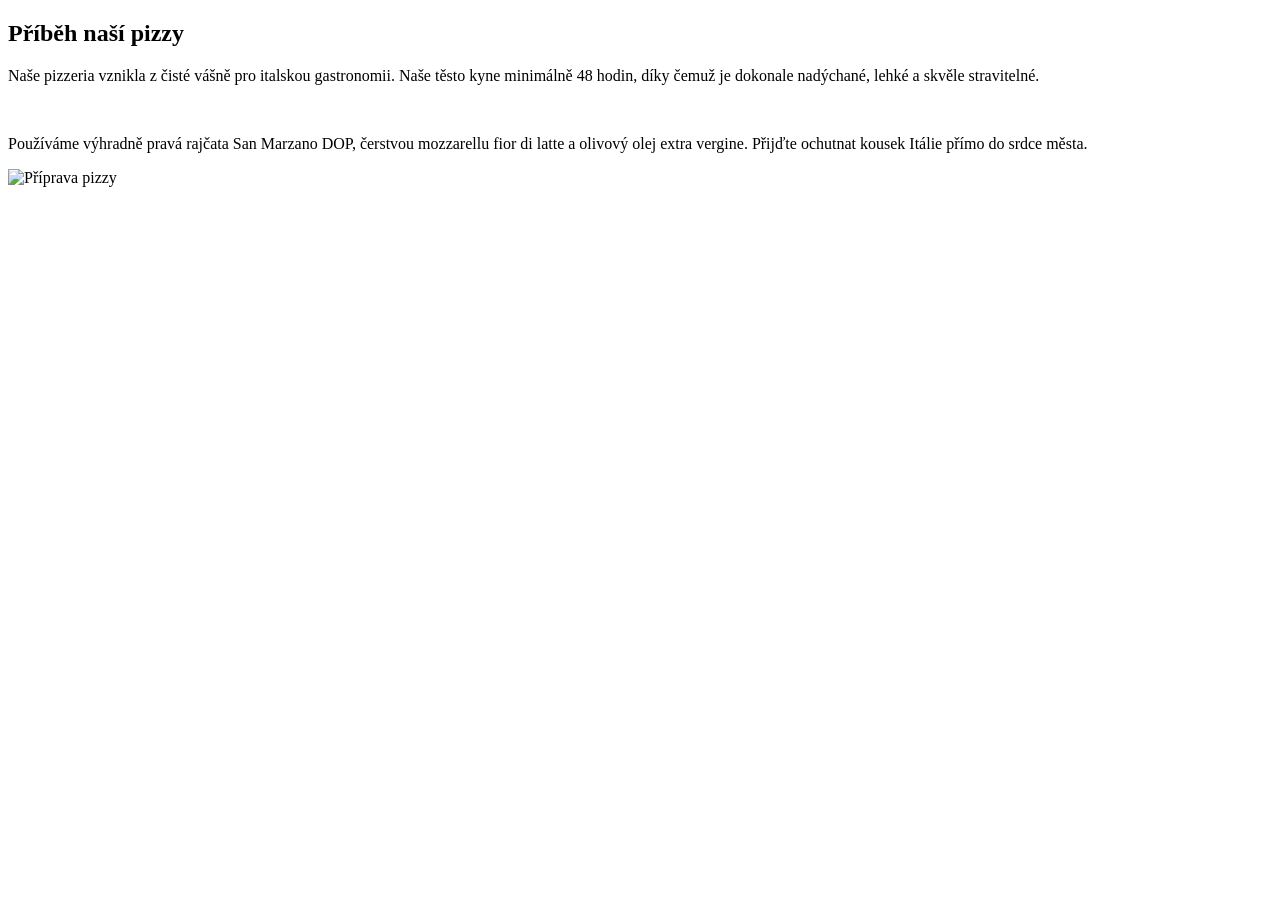
==== index.html @ 7b17c778 "Add files via upload" ====
<!DOCTYPE html>
<html lang="cs">
<head>
    <meta charset="UTF-8">
    <meta name="viewport" content="width=device-width, initial-scale=1.0">
    <title>Pizzeria La Maris</title>
</head>
<body>
    <header> 
        
        <section id="about">
        <h2>Příběh naší pizzy</h2>
        <div class="about-content">
            <div class="about-text">
                <p>Naše pizzeria vznikla z čisté vášně pro italskou gastronomii. Naše těsto kyne minimálně 48 hodin, díky čemuž je dokonale nadýchané, lehké a skvěle stravitelné.</p>
                <br>
                <p>Používáme výhradně pravá rajčata San Marzano DOP, čerstvou mozzarellu fior di latte a olivový olej extra vergine. Přijďte ochutnat kousek Itálie přímo do srdce města.</p>
            </div>
            <div class="about-image">
                <img src="https://images.unsplash.com/photo-1555396273-367ea4eb4db5?auto=format&fit=crop&w=800&q=80" alt="Příprava pizzy">
            </div>


        





















    </header>
    
</body>
</html>
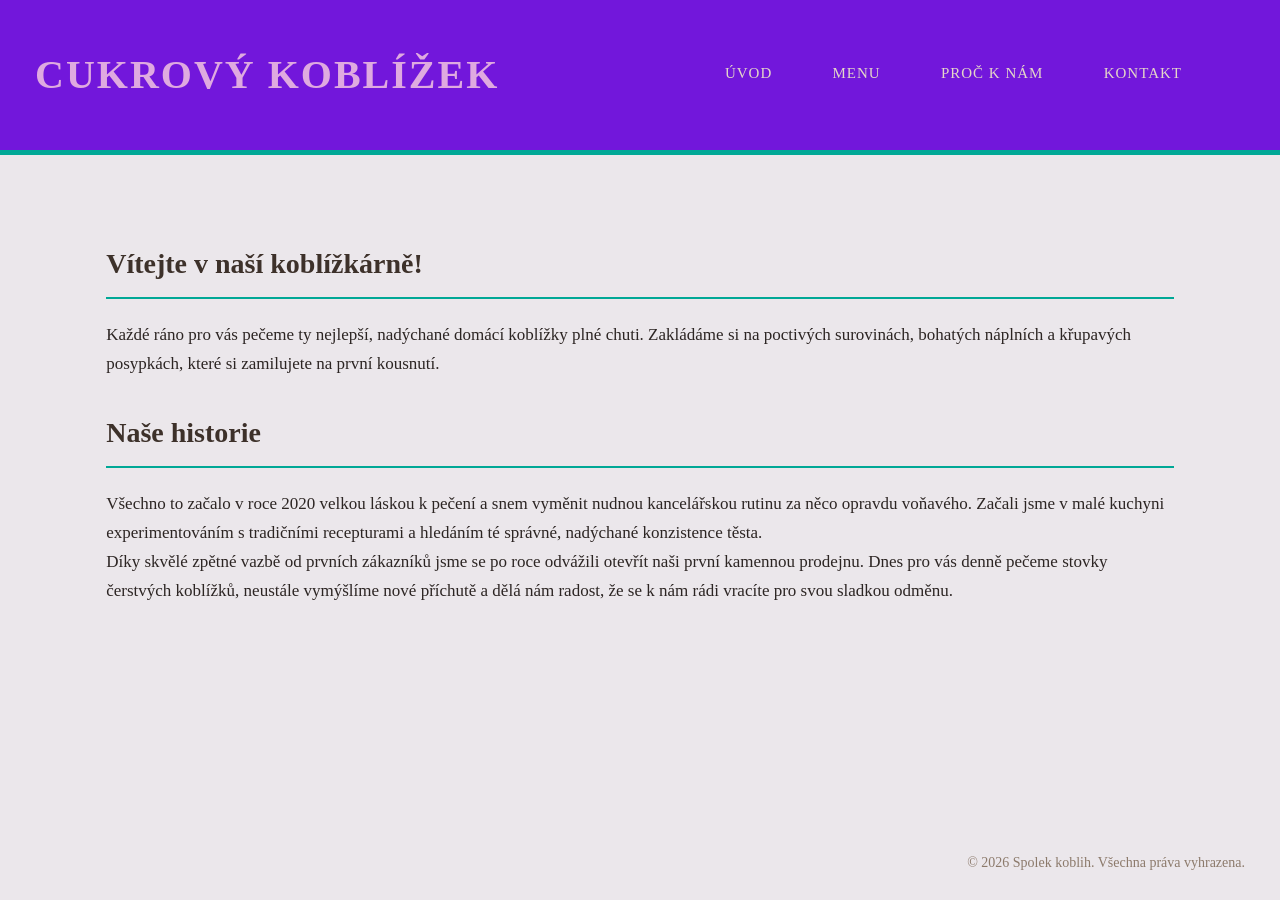
==== commit 31cb0f7b: "Add files via upload" ====
--- a/index.html
+++ b/index.html
@@ -2,48 +2,47 @@
 <html lang="cs">
 <head>
     <meta charset="UTF-8">
-    <meta name="viewport" content="width=device-width, initial-scale=1.0">
-    <title>Pizzeria La Maris</title>
+    <title>Cukrový koblížek</title>
+    <link rel="icon" href="https://fav.farm/🧁" type="image/x-icon">
+    <link rel="stylesheet" href="style.css">
 </head>
 <body>
-    <header> 
-        
-        <section id="about">
-        <h2>Příběh naší pizzy</h2>
-        <div class="about-content">
-            <div class="about-text">
-                <p>Naše pizzeria vznikla z čisté vášně pro italskou gastronomii. Naše těsto kyne minimálně 48 hodin, díky čemuž je dokonale nadýchané, lehké a skvěle stravitelné.</p>
-                <br>
-                <p>Používáme výhradně pravá rajčata San Marzano DOP, čerstvou mozzarellu fior di latte a olivový olej extra vergine. Přijďte ochutnat kousek Itálie přímo do srdce města.</p>
-            </div>
-            <div class="about-image">
-                <img src="https://images.unsplash.com/photo-1555396273-367ea4eb4db5?auto=format&fit=crop&w=800&q=80" alt="Příprava pizzy">
-            </div>
+
+    <header>
+        <h1>Cukrový koblížek</h1>
+    
+        <nav>   
+        <a href="index.html">Úvod</a>
+        <a href="menu.html">Menu</a>
+        <a href="vyhody.html">Proč k nám</a>
+        <a href="kontakt.html">Kontakt</a>
+        </nav>
+      
+    
+    </header>
 
 
-        
+<div class="main-content">
+    <section class="box">
+        <h2>Vítejte v naší koblížkárně!</h2>
+        <p>
+            Každé ráno pro vás pečeme ty nejlepší, nadýchané domácí koblížky plné chuti. Zakládáme si na poctivých surovinách, bohatých náplních a křupavých posypkách, které si zamilujete na první kousnutí.
+        </p>
+    </section>
 
+    <section class="box">
+        <h2>Naše historie</h2>
+        <p>
+            Všechno to začalo v roce 2020 velkou láskou k pečení a snem vyměnit nudnou kancelářskou rutinu za něco opravdu voňavého. Začali jsme v malé kuchyni experimentováním s tradičními recepturami a hledáním té správné, nadýchané konzistence těsta. 
+        </p>
+        <p>
+            Díky skvělé zpětné vazbě od prvních zákazníků jsme se po roce odvážili otevřít naši první kamennou prodejnu. Dnes pro vás denně pečeme stovky čerstvých koblížků, neustále vymýšlíme nové příchutě a dělá nám radost, že se k nám rádi vracíte pro svou sladkou odměnu.
+        </p>
+    </section>
+</div>
+    <footer>
+        <p>&copy; 2026 Spolek koblih. Všechna práva vyhrazena.</p>
+    </footer>
 
-
-
-
-
-
-
-
-
-
-
-
-
-
-
-
-
-
-
-
-    </header>
-    
 </body>
 </html>
--- a/style.css
+++ b/style.css
@@ -0,0 +1,218 @@
+html, body {
+    height: 100%;
+}
+
+* {
+    box-sizing: border-box;
+    margin: 0;
+    padding: 0;
+}
+
+body {
+    background-color: #ebe7eb;
+    font-family: Playfair Display, serif;
+    color: #2c2523;
+    font-size: 17px;
+    line-height: 1.7;
+    text-align: left;
+    display: flex;
+    flex-direction: column;
+}
+
+header {
+    display: flex;
+    justify-content: space-between;
+    align-items: center;
+    background-color: #7217db;
+    color: #dfaae0;
+    border-bottom: 5px solid #00a896;
+    padding: 25px 35px;
+}
+
+header h1 {
+    font-family: Playfair Display, serif;
+    font-size: 40px;
+    letter-spacing: 2px;
+    text-transform: uppercase;
+}
+
+nav {
+    background-color: #7217db;
+    text-align: right;
+    padding: 10px 35px;
+}
+
+nav a {
+    color: #e5d7c8;
+    text-decoration: none;
+    margin: 10px;
+    padding: 16px 18px;
+    font-size: 15px;
+    text-transform: uppercase;
+    letter-spacing: 1px;
+    display: inline-block;
+    border-bottom: 2px solid transparent;
+    transition: all 0.2s ease;
+}
+
+nav a:hover {
+    color: #ebe7eb;
+    background-color: #00a896;
+    border-bottom-color: #ebe7eb;
+}
+
+.main-content {
+    background-color: #ebe7eb;
+    width: 92%;
+    max-width: 1250px;
+    margin: 0 auto;
+    padding: 55px;
+    border: none;
+    flex: 4;
+}
+
+h2 {
+    font-family: Playfair Display, serif;
+    color: #3d312a;
+    font-size: 28px;
+    margin-bottom: 22px;
+    border-bottom: 2px solid #00a896;
+    padding-bottom: 10px;
+    text-align: left;
+}
+
+h3 {
+    font-family: Playfair Display, serif;
+    color: #028090;
+    font-size: 21px;
+    margin-bottom: 12px;
+    text-transform: uppercase;
+    letter-spacing: 0.5px;
+    text-align: left;
+}
+
+.box {
+    background-color: transparent;
+    border: none;
+    padding: 0;
+    margin-top: 30px;
+}
+
+.menu-list {
+    list-style-type: none;
+    padding: 0;
+    margin: 0;
+}
+
+.menu-item {
+    display: flex;
+    justify-content: space-between;
+    align-items: center;
+    margin-bottom: 30px;
+    padding-bottom: 25px;
+    border-bottom: 1px solid #eee;
+}
+
+.menu-text {
+    flex: 1;
+    padding-right: 30px;
+}
+
+.menu-text h3 {
+    margin-top: 0;
+    margin-bottom: 8px;
+}
+
+.menu-text p {
+    margin-bottom: 10px;
+}
+
+.price {
+    font-weight: bold;
+    color: #3d312a;
+}
+
+.menu-item img {
+    width: 160px;
+    height: 110px;
+    object-fit: cover;
+    border: none; 
+    outline: none; 
+    box-shadow: none;    
+    border-radius: 0; 
+    flex-shrink: 0;
+}
+
+.box img, section img {
+    border: none; 
+    outline: none; 
+    box-shadow: none;    
+}
+
+ul, ol {
+    padding-left: 25px;
+    text-align: left;
+}
+
+li {
+    margin-bottom: 14px;
+}
+
+li strong {
+    color: #3d312a;
+}
+
+iframe {
+    border: 1px solid #dcd1c4 ;
+}
+
+footer {
+    text-align: right;
+    padding: 25px 35px;
+    font-size: 14px;
+    color: #8c7a6b;
+    background-color: transparent;
+    border-top: none;
+    margin-top: auto;
+}
+
+@media (max-width: 600px) {
+    header {
+        padding: 15px 20px;
+    }
+
+    nav {
+        padding: 10px 15px;
+    }
+
+    .main-content {
+        width: 94%;
+        margin: 20px 15px;
+        padding: 25px;
+    }
+
+    header h1 {
+        font-size: 26px;
+    }
+
+    nav a {
+        display: block;
+        margin: 5px 0;
+        padding: 8px;
+    }
+
+    .menu-item {
+        flex-direction: column;
+        align-items: flex-start;
+    }
+
+    .menu-text {
+        padding-right: 0;
+        margin-bottom: 15px;
+    }
+
+    .menu-item img {
+        width: 100%;
+        height: 180px;
+    }
+}
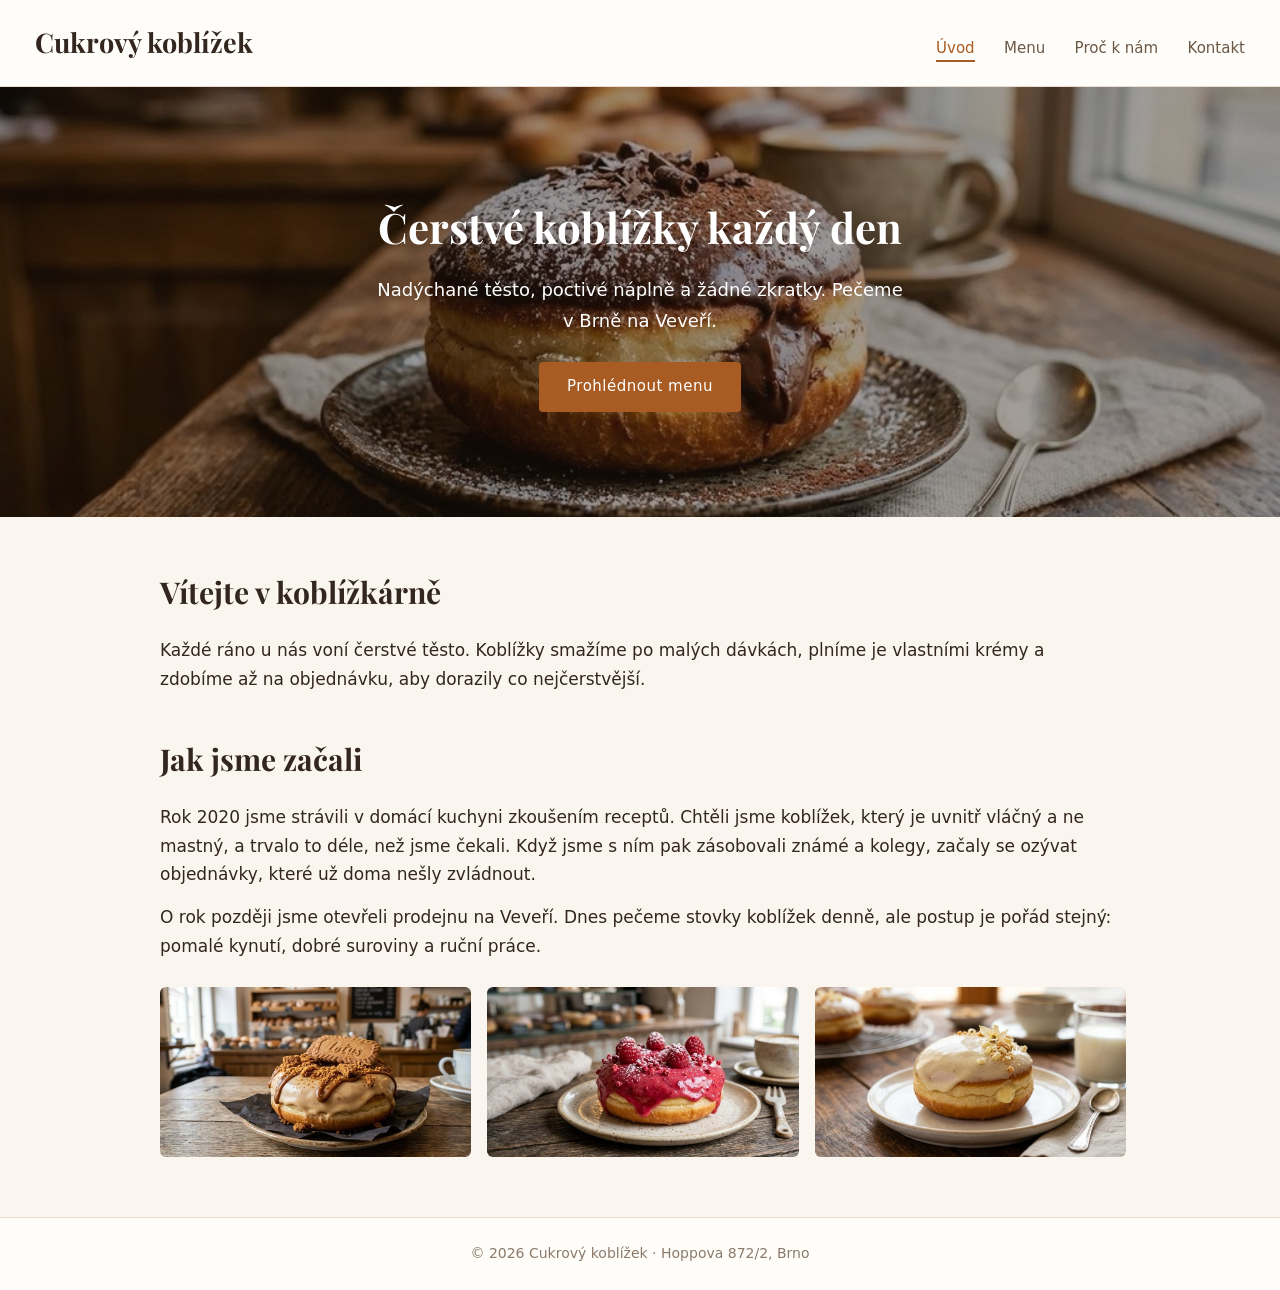
==== commit 8b06311c: "Add koblizek site files" ====
--- a/index.html
+++ b/index.html
@@ -1,48 +1,71 @@
-<!DOCTYPE html>
-<html lang="cs">
-<head>
-    <meta charset="UTF-8">
-    <title>Cukrový koblížek</title>
-    <link rel="icon" href="https://fav.farm/🧁" type="image/x-icon">
-    <link rel="stylesheet" href="style.css">
-</head>
-<body>
-
-    <header>
-        <h1>Cukrový koblížek</h1>
-    
-        <nav>   
-        <a href="index.html">Úvod</a>
-        <a href="menu.html">Menu</a>
-        <a href="vyhody.html">Proč k nám</a>
-        <a href="kontakt.html">Kontakt</a>
-        </nav>
-      
-    
-    </header>
-
-
-<div class="main-content">
-    <section class="box">
-        <h2>Vítejte v naší koblížkárně!</h2>
-        <p>
-            Každé ráno pro vás pečeme ty nejlepší, nadýchané domácí koblížky plné chuti. Zakládáme si na poctivých surovinách, bohatých náplních a křupavých posypkách, které si zamilujete na první kousnutí.
-        </p>
-    </section>
-
-    <section class="box">
-        <h2>Naše historie</h2>
-        <p>
-            Všechno to začalo v roce 2020 velkou láskou k pečení a snem vyměnit nudnou kancelářskou rutinu za něco opravdu voňavého. Začali jsme v malé kuchyni experimentováním s tradičními recepturami a hledáním té správné, nadýchané konzistence těsta. 
-        </p>
-        <p>
-            Díky skvělé zpětné vazbě od prvních zákazníků jsme se po roce odvážili otevřít naši první kamennou prodejnu. Dnes pro vás denně pečeme stovky čerstvých koblížků, neustále vymýšlíme nové příchutě a dělá nám radost, že se k nám rádi vracíte pro svou sladkou odměnu.
-        </p>
-    </section>
-</div>
-    <footer>
-        <p>&copy; 2026 Spolek koblih. Všechna práva vyhrazena.</p>
-    </footer>
-
-</body>
-</html>+<!DOCTYPE html>
+<html lang="cs">
+<head>
+    <meta charset="UTF-8">
+    <meta name="viewport" content="width=device-width, initial-scale=1">
+    <title>Cukrový koblížek – domácí koblížky z Brna</title>
+    <meta name="description" content="Domácí koblížky z Brna. Pečeme denně čerstvé, s poctivými náplněmi a bez zkratky. Najdete nás na Veveří.">
+    <link rel="icon" href="https://fav.farm/🍩" type="image/x-icon">
+    <link rel="preconnect" href="https://fonts.googleapis.com">
+    <link rel="preconnect" href="https://fonts.gstatic.com" crossorigin>
+    <link href="https://fonts.googleapis.com/css2?family=Playfair+Display:wght@500;700&display=swap" rel="stylesheet">
+    <link rel="stylesheet" href="style.css">
+</head>
+<body>
+
+    <header>
+        <h1><a href="index.html">Cukrový koblížek</a></h1>
+        <nav>
+            <a href="index.html" aria-current="page">Úvod</a>
+            <a href="menu.html">Menu</a>
+            <a href="vyhody.html">Proč k nám</a>
+            <a href="kontakt.html">Kontakt</a>
+        </nav>
+    </header>
+
+    <div class="hero">
+        <img src="coko.jpg" alt="Čokoládový koblížek" width="1024" height="559" fetchpriority="high">
+        <div class="hero-text">
+            <h2>Čerstvé koblížky každý den</h2>
+            <p>Nadýchané těsto, poctivé náplně a žádné zkratky. Pečeme v Brně na Veveří.</p>
+            <a class="btn" href="menu.html">Prohlédnout menu</a>
+        </div>
+    </div>
+
+    <main class="main-content">
+        <section>
+            <h2>Vítejte v koblížkárně</h2>
+            <p>
+                Každé ráno u nás voní čerstvé těsto. Koblížky smažíme po malých dávkách,
+                plníme je vlastními krémy a zdobíme až na objednávku, aby dorazily co
+                nejčerstvější.
+            </p>
+        </section>
+
+        <section>
+            <h2>Jak jsme začali</h2>
+            <p>
+                Rok 2020 jsme strávili v domácí kuchyni zkoušením receptů. Chtěli jsme
+                koblížek, který je uvnitř vláčný a ne mastný, a trvalo to déle, než jsme
+                čekali. Když jsme s ním pak zásobovali známé a kolegy, začaly se ozývat
+                objednávky, které už doma nešly zvládnout.
+            </p>
+            <p>
+                O rok později jsme otevřeli prodejnu na Veveří. Dnes pečeme stovky
+                koblížek denně, ale postup je pořád stejný: pomalé kynutí, dobré suroviny
+                a ruční práce.
+            </p>
+            <div class="gallery">
+                <img src="lotus.jpg" alt="Koblížek s Lotus polevou" width="1024" height="559" loading="lazy">
+                <img src="malina.jpg" alt="Malinový koblížek" width="1024" height="559" loading="lazy">
+                <img src="vanilka.jpg" alt="Vanilkový koblížek" width="1024" height="559" loading="lazy">
+            </div>
+        </section>
+    </main>
+
+    <footer>
+        <p>&copy; 2026 Cukrový koblížek · Hoppova 872/2, Brno</p>
+    </footer>
+
+</body>
+</html>
--- a/style.css
+++ b/style.css
@@ -1,218 +1,322 @@
-html, body {
-    height: 100%;
-}
-
-* {
-    box-sizing: border-box;
-    margin: 0;
-    padding: 0;
-}
-
-body {
-    background-color: #ebe7eb;
-    font-family: Playfair Display, serif;
-    color: #2c2523;
-    font-size: 17px;
-    line-height: 1.7;
-    text-align: left;
-    display: flex;
-    flex-direction: column;
-}
-
-header {
-    display: flex;
-    justify-content: space-between;
-    align-items: center;
-    background-color: #7217db;
-    color: #dfaae0;
-    border-bottom: 5px solid #00a896;
-    padding: 25px 35px;
-}
-
-header h1 {
-    font-family: Playfair Display, serif;
-    font-size: 40px;
-    letter-spacing: 2px;
-    text-transform: uppercase;
-}
-
-nav {
-    background-color: #7217db;
-    text-align: right;
-    padding: 10px 35px;
-}
-
-nav a {
-    color: #e5d7c8;
-    text-decoration: none;
-    margin: 10px;
-    padding: 16px 18px;
-    font-size: 15px;
-    text-transform: uppercase;
-    letter-spacing: 1px;
-    display: inline-block;
-    border-bottom: 2px solid transparent;
-    transition: all 0.2s ease;
-}
-
-nav a:hover {
-    color: #ebe7eb;
-    background-color: #00a896;
-    border-bottom-color: #ebe7eb;
-}
-
-.main-content {
-    background-color: #ebe7eb;
-    width: 92%;
-    max-width: 1250px;
-    margin: 0 auto;
-    padding: 55px;
-    border: none;
-    flex: 4;
-}
-
-h2 {
-    font-family: Playfair Display, serif;
-    color: #3d312a;
-    font-size: 28px;
-    margin-bottom: 22px;
-    border-bottom: 2px solid #00a896;
-    padding-bottom: 10px;
-    text-align: left;
-}
-
-h3 {
-    font-family: Playfair Display, serif;
-    color: #028090;
-    font-size: 21px;
-    margin-bottom: 12px;
-    text-transform: uppercase;
-    letter-spacing: 0.5px;
-    text-align: left;
-}
-
-.box {
-    background-color: transparent;
-    border: none;
-    padding: 0;
-    margin-top: 30px;
-}
-
-.menu-list {
-    list-style-type: none;
-    padding: 0;
-    margin: 0;
-}
-
-.menu-item {
-    display: flex;
-    justify-content: space-between;
-    align-items: center;
-    margin-bottom: 30px;
-    padding-bottom: 25px;
-    border-bottom: 1px solid #eee;
-}
-
-.menu-text {
-    flex: 1;
-    padding-right: 30px;
-}
-
-.menu-text h3 {
-    margin-top: 0;
-    margin-bottom: 8px;
-}
-
-.menu-text p {
-    margin-bottom: 10px;
-}
-
-.price {
-    font-weight: bold;
-    color: #3d312a;
-}
-
-.menu-item img {
-    width: 160px;
-    height: 110px;
-    object-fit: cover;
-    border: none; 
-    outline: none; 
-    box-shadow: none;    
-    border-radius: 0; 
-    flex-shrink: 0;
-}
-
-.box img, section img {
-    border: none; 
-    outline: none; 
-    box-shadow: none;    
-}
-
-ul, ol {
-    padding-left: 25px;
-    text-align: left;
-}
-
-li {
-    margin-bottom: 14px;
-}
-
-li strong {
-    color: #3d312a;
-}
-
-iframe {
-    border: 1px solid #dcd1c4 ;
-}
-
-footer {
-    text-align: right;
-    padding: 25px 35px;
-    font-size: 14px;
-    color: #8c7a6b;
-    background-color: transparent;
-    border-top: none;
-    margin-top: auto;
-}
-
-@media (max-width: 600px) {
-    header {
-        padding: 15px 20px;
-    }
-
-    nav {
-        padding: 10px 15px;
-    }
-
-    .main-content {
-        width: 94%;
-        margin: 20px 15px;
-        padding: 25px;
-    }
-
-    header h1 {
-        font-size: 26px;
-    }
-
-    nav a {
-        display: block;
-        margin: 5px 0;
-        padding: 8px;
-    }
-
-    .menu-item {
-        flex-direction: column;
-        align-items: flex-start;
-    }
-
-    .menu-text {
-        padding-right: 0;
-        margin-bottom: 15px;
-    }
-
-    .menu-item img {
-        width: 100%;
-        height: 180px;
-    }
-}+/* ===== Základ ===== */
+* {
+    box-sizing: border-box;
+    margin: 0;
+    padding: 0;
+}
+
+html {
+    scroll-behavior: smooth;
+}
+
+body {
+    background-color: #faf6ef;
+    color: #33261e;
+    font-family: "Segoe UI", system-ui, -apple-system, sans-serif;
+    font-size: 17px;
+    line-height: 1.7;
+    display: flex;
+    flex-direction: column;
+    min-height: 100vh;
+}
+
+img {
+    display: block;
+    max-width: 100%;
+}
+
+:focus-visible {
+    outline: 2px solid #a85b22;
+    outline-offset: 2px;
+}
+
+/* ===== Hlavička ===== */
+header {
+    background-color: #fffdf9;
+    border-bottom: 1px solid #e8ddd0;
+    padding: 20px 35px;
+    display: flex;
+    justify-content: space-between;
+    align-items: baseline;
+    flex-wrap: wrap;
+    gap: 10px 20px;
+}
+
+header h1 {
+    font-family: "Playfair Display", Georgia, serif;
+    font-size: 27px;
+    font-weight: 700;
+}
+
+header h1 a {
+    color: #33261e;
+    text-decoration: none;
+}
+
+header h1 a:hover {
+    color: #a85b22;
+}
+
+nav a {
+    color: #6b5847;
+    text-decoration: none;
+    margin-left: 24px;
+    font-size: 15px;
+    padding-bottom: 3px;
+    border-bottom: 2px solid transparent;
+}
+
+nav a:first-child {
+    margin-left: 0;
+}
+
+nav a:hover {
+    color: #a85b22;
+    border-bottom-color: #d9a05b;
+}
+
+nav a[aria-current="page"] {
+    color: #a85b22;
+    border-bottom-color: #a85b22;
+}
+
+/* ===== Úvodní fotka ===== */
+.hero {
+    position: relative;
+    height: 430px;
+    overflow: hidden;
+}
+
+.hero img {
+    width: 100%;
+    height: 100%;
+    object-fit: cover;
+}
+
+.hero-text {
+    position: absolute;
+    inset: 0;
+    display: flex;
+    flex-direction: column;
+    justify-content: center;
+    align-items: center;
+    text-align: center;
+    color: #fff;
+    background: rgba(35, 22, 12, 0.42);
+    padding: 20px;
+}
+
+.hero-text h2 {
+    font-family: "Playfair Display", Georgia, serif;
+    font-size: 42px;
+    font-weight: 700;
+    color: #fff;
+    margin-bottom: 12px;
+}
+
+.hero-text p {
+    font-size: 18px;
+    max-width: 540px;
+}
+
+.btn {
+    display: inline-block;
+    margin-top: 26px;
+    padding: 12px 28px;
+    background-color: #a85b22;
+    color: #fff;
+    font-size: 15px;
+    letter-spacing: 0.5px;
+    text-decoration: none;
+    border-radius: 4px;
+}
+
+.btn:hover {
+    background-color: #8c4a1a;
+}
+
+/* ===== Obsah ===== */
+.main-content {
+    width: 92%;
+    max-width: 960px;
+    margin: 0 auto;
+    padding: 50px 0 60px;
+    flex: 1;
+}
+
+section {
+    margin-top: 40px;
+}
+
+section:first-child {
+    margin-top: 0;
+}
+
+h2 {
+    font-family: "Playfair Display", Georgia, serif;
+    font-size: 30px;
+    font-weight: 700;
+    color: #33261e;
+    margin-bottom: 18px;
+}
+
+h3 {
+    font-size: 19px;
+    color: #a85b22;
+    margin: 30px 0 10px;
+}
+
+p + p {
+    margin-top: 14px;
+}
+
+.center {
+    text-align: center;
+}
+
+/* ===== Galerie na úvodu ===== */
+.gallery {
+    display: flex;
+    gap: 16px;
+    margin-top: 26px;
+}
+
+.gallery img {
+    width: 33.333%;
+    height: 170px;
+    object-fit: cover;
+    border-radius: 6px;
+}
+
+/* ===== Menu ===== */
+.menu-list {
+    list-style: none;
+}
+
+.menu-item {
+    display: flex;
+    justify-content: space-between;
+    align-items: center;
+    gap: 24px;
+    padding: 26px 0;
+    border-bottom: 1px solid #e8ddd0;
+}
+
+.menu-text {
+    flex: 1;
+}
+
+.menu-text h3 {
+    margin: 0 0 6px;
+    font-family: "Playfair Display", Georgia, serif;
+    font-size: 22px;
+    color: #33261e;
+}
+
+.menu-text p {
+    color: #5c4c3e;
+    margin-bottom: 8px;
+}
+
+.price {
+    font-weight: 600;
+    color: #a85b22;
+}
+
+.menu-item img {
+    width: 180px;
+    height: 118px;
+    object-fit: cover;
+    border-radius: 6px;
+    flex-shrink: 0;
+}
+
+/* ===== Seznamy ===== */
+ol,
+ul {
+    padding-left: 26px;
+}
+
+li {
+    margin-bottom: 12px;
+}
+
+li strong {
+    color: #33261e;
+}
+
+/* ===== Kontakt ===== */
+.contact-list {
+    list-style: none;
+    padding: 0;
+    margin-bottom: 10px;
+}
+
+.contact-list li {
+    margin-bottom: 8px;
+}
+
+.contact-list a {
+    color: #a85b22;
+    text-decoration: none;
+}
+
+.contact-list a:hover {
+    text-decoration: underline;
+}
+
+iframe {
+    border: 1px solid #e8ddd0;
+    border-radius: 6px;
+}
+
+/* ===== Patička ===== */
+footer {
+    text-align: center;
+    padding: 24px 20px;
+    font-size: 14px;
+    color: #8c7a6b;
+    border-top: 1px solid #e8ddd0;
+    background-color: #fffdf9;
+}
+
+/* ===== Mobil ===== */
+@media (max-width: 640px) {
+    header {
+        flex-direction: column;
+        align-items: flex-start;
+        padding: 16px 20px;
+    }
+
+    nav a {
+        display: inline-block;
+        margin: 6px 18px 0 0;
+    }
+
+    .hero {
+        height: 320px;
+    }
+
+    .hero-text h2 {
+        font-size: 28px;
+    }
+
+    .main-content {
+        padding: 34px 0 44px;
+    }
+
+    .menu-item {
+        flex-direction: column;
+        align-items: flex-start;
+        gap: 14px;
+    }
+
+    .menu-item img {
+        width: 100%;
+        height: 190px;
+    }
+
+    .gallery img {
+        height: 120px;
+    }
+}
